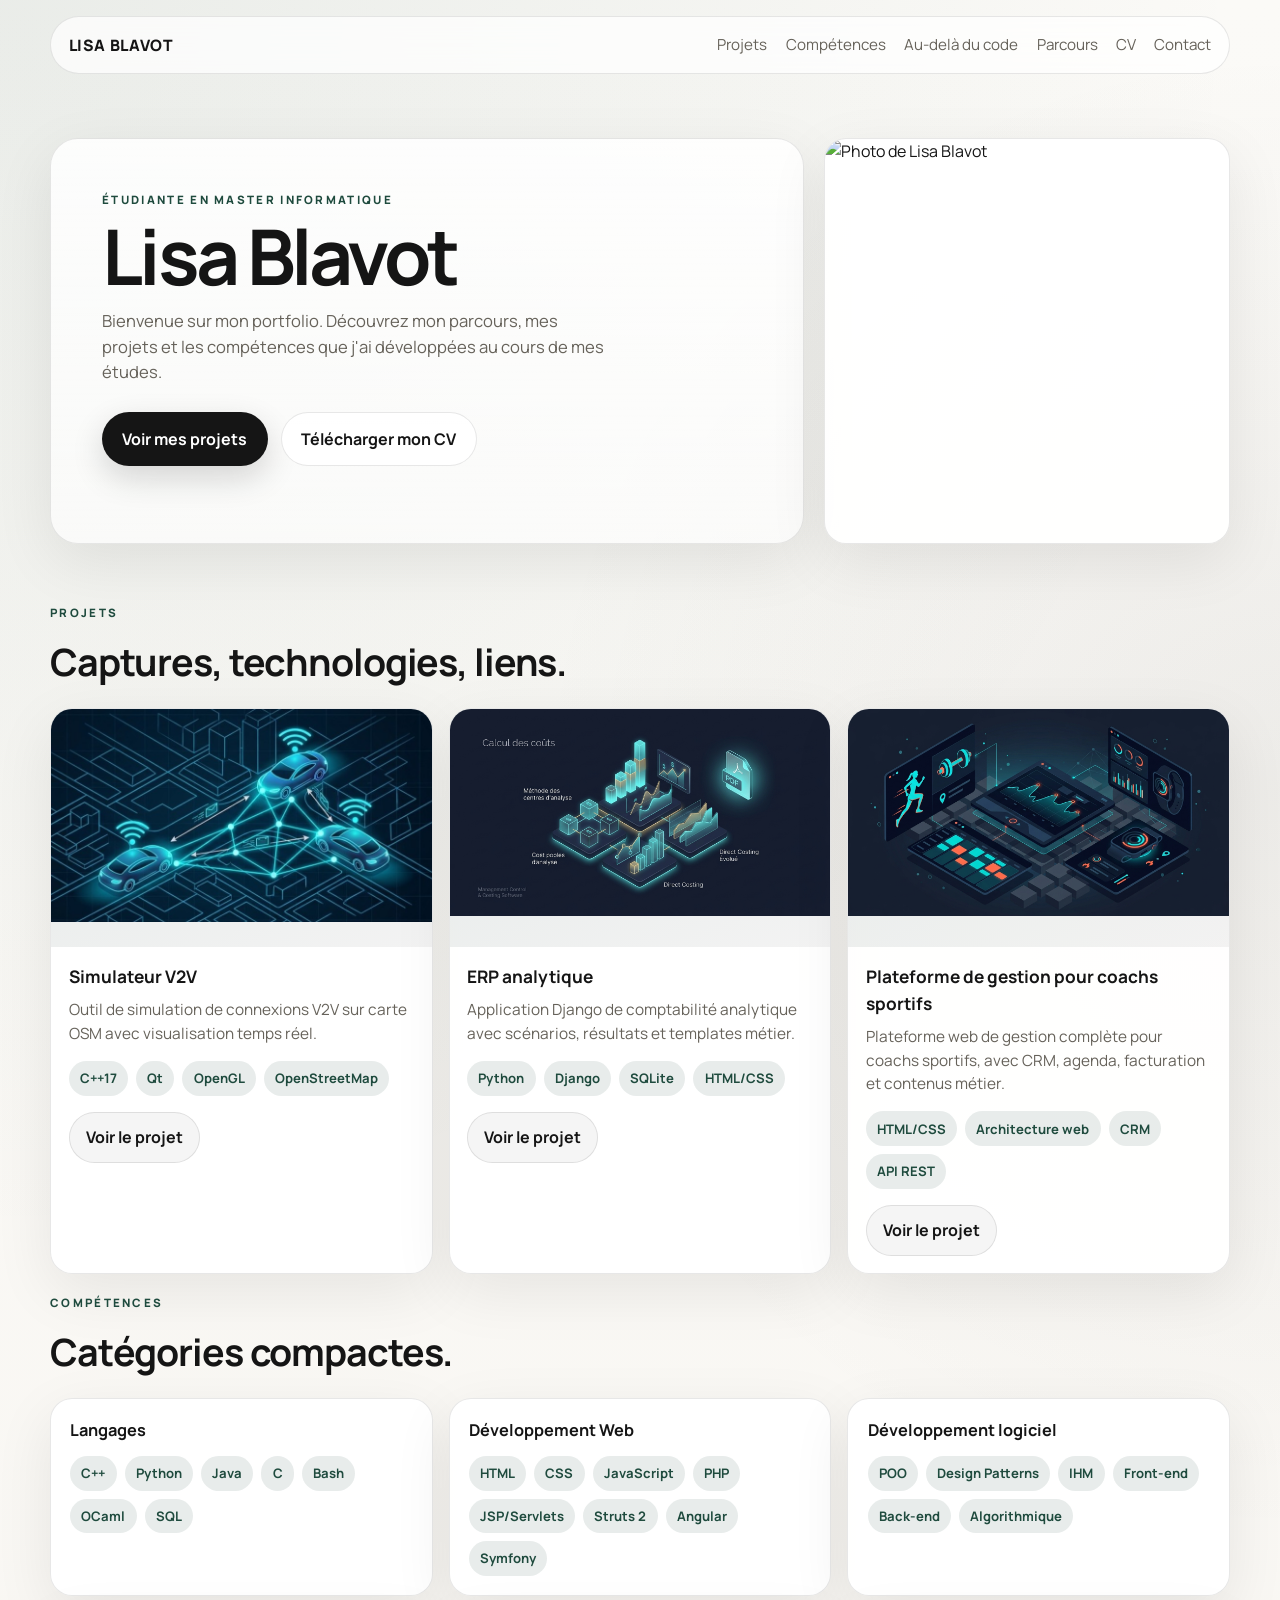
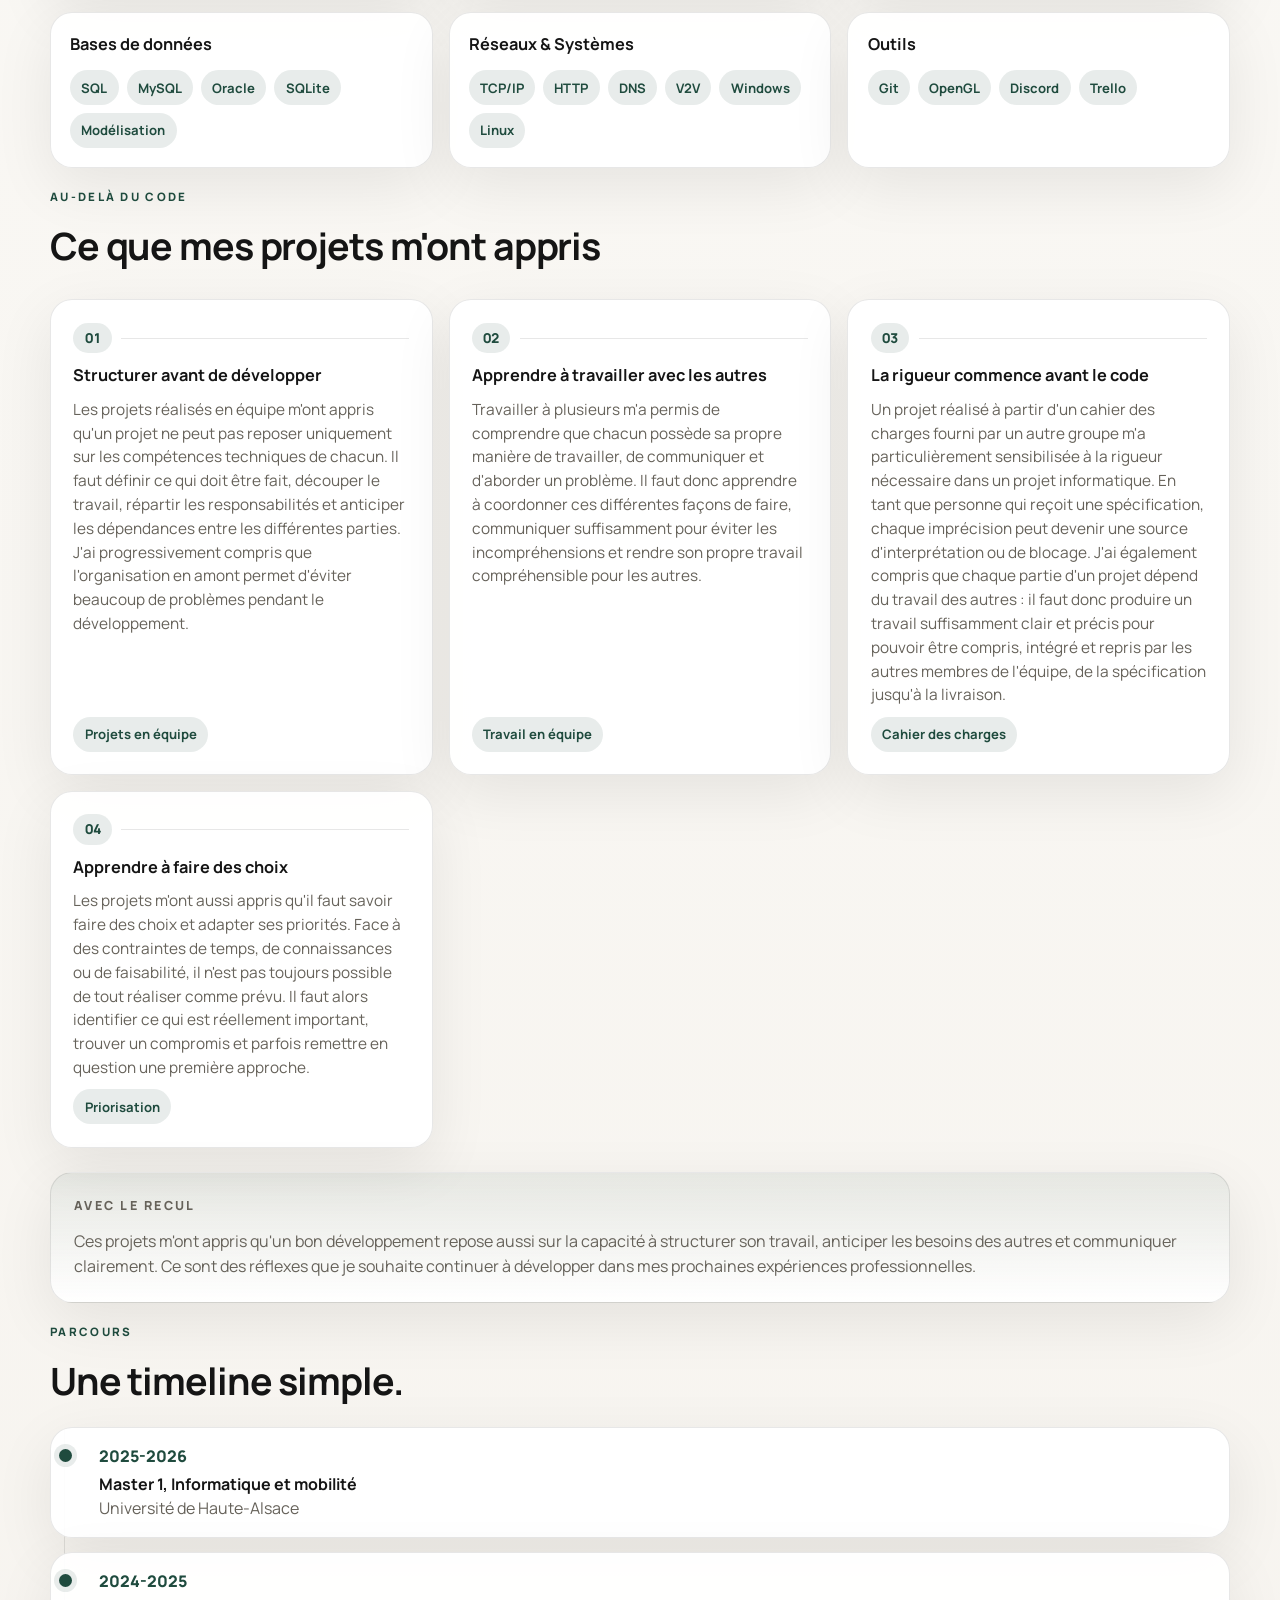
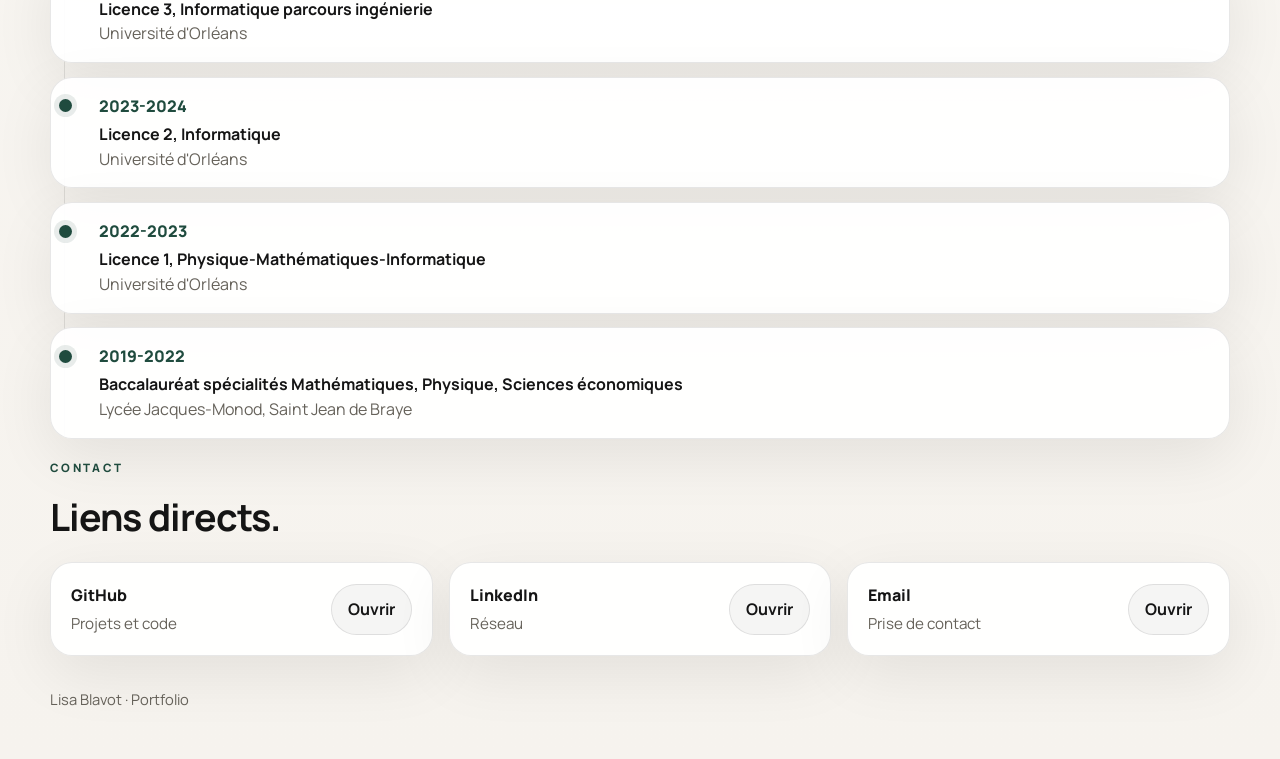
==== index.html @ fcd6a961 "premier commit" ====
<!doctype html>
<html lang="fr">
  <head>
    <meta charset="UTF-8" />
    <meta name="viewport" content="width=device-width, initial-scale=1.0" />
    <meta
      name="description"
      content="Portfolio de Lisa Blavot, étudiante en Master Informatique."
    />
    <title>Lisa Blavot | Portfolio</title>
    <link rel="preconnect" href="https://fonts.googleapis.com" />
    <link rel="preconnect" href="https://fonts.gstatic.com" crossorigin />
    <link
      href="https://fonts.googleapis.com/css2?family=Manrope:wght@400;500;600;700;800&display=swap"
      rel="stylesheet"
    />
    <link rel="stylesheet" href="styles.css" />
    <script defer src="app.js"></script>
  </head>
  <body data-page="home">
    <header class="site-header">
      <a class="brand" href="index.html">Lisa Blavot</a>
      <button
        class="menu-toggle"
        type="button"
        aria-expanded="false"
        aria-controls="site-nav"
      >
        Menu
      </button>
      <nav class="site-nav" id="site-nav" aria-label="Navigation principale">
        <a href="#projects">Projets</a>
        <a href="#skills">Compétences</a>
        <a href="#beyond-code">Au-delà du code</a>
        <a href="#journey">Parcours</a>
        <a href="cv.html">CV</a>
        <a href="#contact">Contact</a>
      </nav>
    </header>

    <main>
      <section class="hero section-shell">
        <div class="hero-copy reveal">
          <p class="eyebrow">Étudiante en Master Informatique</p>
          <h1>Lisa Blavot</h1>
          <p class="hero-lead">
            Bienvenue sur mon portfolio. Découvrez mon parcours, mes projets et les compétences que j'ai développées au cours de mes études.
          </p>
          <div class="hero-actions">
            <a class="button button-primary" href="#projects"
              >Voir mes projets</a
            >
            <a class="button button-secondary" href="cv.html"
              >Télécharger mon CV</a
            >
          </div>
        </div>

        <aside class="hero-panel reveal">
  <div class="hero-panel__card hero-panel__card--photo">
    <img src="photo-profil.jpg" alt="Photo de Lisa Blavot" />
  </div>
</aside>

      </section>

      <section class="section-shell" id="projects">
        <div class="section-heading reveal">
          <p class="eyebrow">Projets</p>
          <h2>Captures, technologies, liens.</h2>
        </div>
        <div class="projects-grid" id="projects-grid"></div>
      </section>

      <section class="section-shell" id="skills">
        <div class="section-heading reveal">
          <p class="eyebrow">Compétences</p>
          <h2>Catégories compactes.</h2>
        </div>
        <div class="skills-grid" id="skills-grid"></div>
      </section>

<section class="section-shell" id="beyond-code">
  <div class="section-heading reveal">
    <p class="eyebrow">Au-delà du code</p>
    <h2>Ce que mes projets m'ont appris</h2>
  </div>

    <div class="learnings-grid" id="learnings-grid"></div>

  <aside class="learnings-note reveal">
    <p class="panel-label">Avec le recul</p>


<p class="panel-text">
  Ces projets m'ont appris qu'un bon développement repose aussi sur la
  capacité à structurer son travail, anticiper les besoins des autres et
  communiquer clairement. Ce sont des réflexes que je souhaite continuer
  à développer dans mes prochaines expériences professionnelles.
</p>


  </aside>
</section>

      
      <section class="section-shell" id="journey">
        <div class="section-heading reveal">
          <p class="eyebrow">Parcours</p>
          <h2>Une timeline simple.</h2>
        </div>
        <div class="timeline" id="timeline"></div>
      </section>

      <section class="section-shell contact-section" id="contact">
        <div class="section-heading reveal">
          <p class="eyebrow">Contact</p>
          <h2>Liens directs.</h2>
        </div>
        <div class="contact-links" id="contact-links"></div>
      </section>
    </main>

    <footer class="site-footer section-shell">
      <p>Lisa Blavot · Portfolio</p>
    </footer>
  </body>
</html>
---- styles.css ----
* {
  box-sizing: border-box;
}

:root {
  --bg: #f6f3ee;
  --surface: rgba(255, 255, 255, 0.8);
  --surface-strong: rgba(255, 255, 255, 0.94);
  --text: #151515;
  --muted: #66625a;
  --line: rgba(21, 21, 21, 0.1);
  --accent: #1f4b3e;
  --accent-soft: rgba(31, 75, 62, 0.1);
  --shadow: 0 18px 60px rgba(15, 15, 15, 0.08);
  --radius-xl: 28px;
  --radius-lg: 22px;
  --radius-md: 16px;
  --max: 1180px;
}

html {
  scroll-behavior: smooth;
}

body {
  margin: 0;
  color: var(--text);
  background:
    radial-gradient(circle at top left, rgba(31, 75, 62, 0.08), transparent 30%),
    radial-gradient(circle at right 20%, rgba(21, 21, 21, 0.06), transparent 22%),
    linear-gradient(180deg, #fbfaf7 0%, var(--bg) 100%);
  font-family: "Manrope", sans-serif;
  line-height: 1.55;
  min-height: 100vh;
}

body.no-scroll {
  overflow: hidden;
}

img {
  display: block;
  max-width: 100%;
}

a {
  color: inherit;
  text-decoration: none;
}

button,
a {
  -webkit-tap-highlight-color: transparent;
}

.section-shell {
  width: min(calc(100% - 2rem), var(--max));
  margin: 0 auto;
}

.site-header {
  width: min(calc(100% - 2rem), var(--max));
  margin: 1rem auto 0;
  padding: 1rem 1.1rem;
  border: 1px solid var(--line);
  border-radius: 999px;
  background: rgba(255, 255, 255, 0.72);
  backdrop-filter: blur(18px);
  display: flex;
  align-items: center;
  justify-content: space-between;
  gap: 1rem;
  position: sticky;
  top: 1rem;
  z-index: 20;
}

.brand {
  font-size: 0.98rem;
  font-weight: 800;
  letter-spacing: 0.04em;
  text-transform: uppercase;
}

.site-nav {
  display: flex;
  align-items: center;
  gap: 1.15rem;
  flex-wrap: wrap;
  justify-content: flex-end;
}

.site-nav a {
  color: var(--muted);
  font-size: 0.95rem;
  transition: color 160ms ease;
}

.site-nav a:hover,
.site-nav a:focus-visible,
.back-link:hover,
.back-link:focus-visible {
  color: var(--text);
}

.menu-toggle {
  display: none;
}

.hero {
  display: grid;
  grid-template-columns: minmax(0, 1.3fr) minmax(280px, 0.7fr);
  gap: 1.25rem;
  padding: 4rem 0 2.5rem;
  align-items: stretch;
}

.hero-copy,
.hero-panel,
.projects-grid,
.skills-grid,
.timeline,
.contact-links,
.project-detail,
.cv-card {
  background: transparent;
}

.hero-copy {
  padding: 3.2rem;
  border-radius: var(--radius-xl);
  background: linear-gradient(180deg, rgba(255, 255, 255, 0.86), rgba(255, 255, 255, 0.64));
  border: 1px solid var(--line);
  box-shadow: var(--shadow);
}

.eyebrow {
  margin: 0 0 0.7rem;
  text-transform: uppercase;
  letter-spacing: 0.2em;
  font-size: 0.72rem;
  color: var(--accent);
  font-weight: 800;
}

h1,
h2,
h3,
p {
  margin: 0;
}

.hero h1 {
  font-size: clamp(3rem, 6vw, 5.5rem);
  line-height: 0.94;
  letter-spacing: -0.05em;
}

.hero-lead,
.project-intro,
.cv-lead {
  margin-top: 1rem;
  max-width: 32rem;
  font-size: 1.04rem;
  color: var(--muted);
}

.hero-actions {
  display: flex;
  gap: 0.85rem;
  flex-wrap: wrap;
  margin-top: 1.7rem;
}

.button {
  display: inline-flex;
  align-items: center;
  justify-content: center;
  min-height: 3.05rem;
  padding: 0.85rem 1.2rem;
  border-radius: 999px;
  border: 1px solid transparent;
  font-weight: 700;
  transition:
    transform 160ms ease,
    background 160ms ease,
    border-color 160ms ease,
    box-shadow 160ms ease;
}

.button:hover,
.button:focus-visible {
  transform: translateY(-1px);
}

.button-primary {
  background: var(--text);
  color: white;
  box-shadow: 0 12px 32px rgba(15, 15, 15, 0.16);
}

.button-secondary {
  background: rgba(255, 255, 255, 0.86);
  color: var(--text);
  border-color: var(--line);
}

.hero-panel {
  display: grid;
  gap: 1rem;
}

.hero-panel__card,
.project-card,
.skill-card,
.timeline-item,
.contact-card,
.project-hero,
.detail-block,
.cv-block,
.cv-card {
  border-radius: var(--radius-lg);
  border: 1px solid var(--line);
  background: var(--surface-strong);
  box-shadow: var(--shadow);
}

.hero-panel__card {
  padding: 1.45rem;
}

.hero-panel__card--accent {
  background: linear-gradient(180deg, rgba(31, 75, 62, 0.08), rgba(255, 255, 255, 0.95));
}

.hero-panel__card--photo {
  padding: 0;
  overflow: hidden;
  aspect-ratio: 1/1;
}

.hero-panel__card--photo img {
  width: 100%;
  height: 100%;
  object-fit: cover;
}

.panel-label {
  font-size: 0.78rem;
  text-transform: uppercase;
  letter-spacing: 0.18em;
  color: var(--muted);
  margin-bottom: 0.9rem;
  font-weight: 800;
}

.panel-text {
  color: var(--muted);
}

.panel-tags {
  list-style: none;
  padding: 0;
  margin: 0;
  display: flex;
  flex-wrap: wrap;
  gap: 0.55rem;
}

.panel-tags li,
.tag,
.mini-tag {
  padding: 0.45rem 0.7rem;
  border-radius: 999px;
  background: var(--accent-soft);
  color: var(--accent);
  font-size: 0.82rem;
  font-weight: 700;
}

section {
  padding: 1.25rem 0 0;
}

.section-heading {
  margin-bottom: 1rem;
}

.section-heading h2 {
  font-size: clamp(1.5rem, 3vw, 2.35rem);
  letter-spacing: -0.03em;
}

.projects-grid {
  display: grid;
  grid-template-columns: repeat(3, minmax(0, 1fr));
  gap: 1rem;
}

.project-card {
  overflow: hidden;
}

.project-card__media {
  aspect-ratio: 16 / 10;
  background: linear-gradient(160deg, rgba(31, 75, 62, 0.13), rgba(21, 21, 21, 0.05));
}

.project-card__body {
  padding: 1.1rem;
}

.project-card__title {
  font-size: 1.08rem;
  margin-bottom: 0.45rem;
}

.project-card__desc {
  color: var(--muted);
  font-size: 0.96rem;
  min-height: 3rem;
}

.tag-row {
  display: flex;
  flex-wrap: wrap;
  gap: 0.5rem;
  margin: 0.95rem 0 1rem;
}

.project-card__actions {
  display: flex;
  justify-content: flex-start;
}

.project-card__button,
.back-link,
.project-link,
.print-link {
  display: inline-flex;
  align-items: center;
  justify-content: center;
  min-height: 2.7rem;
  padding: 0.75rem 1rem;
  border-radius: 999px;
  background: rgba(21, 21, 21, 0.04);
  border: 1px solid var(--line);
  font-weight: 700;
}

.project-link--button {
  appearance: none;
  cursor: pointer;
  font: inherit;
}

.skills-grid {
  display: grid;
  grid-template-columns: repeat(3, minmax(0, 1fr));
  gap: 1rem;
}

.skill-card {
  padding: 1.2rem;
}

.skill-card h3,
.detail-block h2,
.cv-block h2 {
  font-size: 1.02rem;
  margin-bottom: 0.8rem;
}

.skill-tags {
  display: flex;
  flex-wrap: wrap;
  gap: 0.5rem;
}

/* --- Section "Au-delà du code" --- */

.section-lead {
  margin-top: 1rem;
  max-width: 38rem;
  font-size: 1.04rem;
  color: var(--muted);
}

.learnings-grid {
  display: grid;
  grid-template-columns: repeat(3, minmax(0, 1fr));
  gap: 1rem;
  margin-top: 1.5rem;
}

.learning-card {
  border-radius: var(--radius-lg);
  border: 1px solid var(--line);
  background: var(--surface-strong);
  box-shadow: var(--shadow);
  padding: 1.4rem;
  display: flex;
  flex-direction: column;
  gap: 0.6rem;
  transition:
    transform 160ms ease,
    box-shadow 160ms ease;
}

.learning-card:hover,
.learning-card:focus-within {
  transform: translateY(-2px);
}

.learning-card__step {
  display: flex;
  align-items: center;
  gap: 0.6rem;
}

.learning-card__step::after {
  content: "";
  flex: 1;
  height: 1px;
  background: var(--line);
}

.learning-card__num {
  font-weight: 800;
  color: var(--accent);
  background: var(--accent-soft);
  border-radius: 999px;
  padding: 0.3rem 0.7rem;
  font-size: 0.85rem;
  font-variant-numeric: tabular-nums;
  white-space: nowrap;
}

.learning-card__title {
  font-size: 1.02rem;
  font-weight: 700;
}

.learning-card__text {
  color: var(--muted);
  font-size: 0.96rem;
}

.learning-card__context {
  margin-top: auto;
  display: flex;
  flex-wrap: wrap;
  gap: 0.5rem;
}

.learnings-note {
  margin-top: 1.5rem;
  padding: 1.45rem;
  border-radius: var(--radius-lg);
  border: 1px solid var(--line);
  background: linear-gradient(180deg, rgba(31, 75, 62, 0.08), rgba(255, 255, 255, 0.95));
  box-shadow: var(--shadow);
}

.learning-card:nth-child(1) { animation-delay: 0ms; }
.learning-card:nth-child(2) { animation-delay: 80ms; }
.learning-card:nth-child(3) { animation-delay: 160ms; }
.learning-card:nth-child(4) { animation-delay: 240ms; }

.timeline {
  display: grid;
  gap: 0.85rem;
  position: relative;
}

.timeline::before,
.mini-timeline::before {
  content: "";
  position: absolute;
  left: 14px;
  top: 0.15rem;
  bottom: 0.15rem;
  width: 1px;
  background: var(--line);
}

.timeline-item,
.mini-timeline-item {
  position: relative;
  padding: 1rem 1rem 1rem 3rem;
}

.timeline-item::before,
.mini-timeline-item::before {
  content: "";
  position: absolute;
  left: 8px;
  top: 1.35rem;
  width: 13px;
  height: 13px;
  border-radius: 50%;
  background: var(--accent);
  box-shadow: 0 0 0 5px rgba(31, 75, 62, 0.1);
}

.timeline-year,
.mini-year {
  font-weight: 800;
  color: var(--accent);
  margin-bottom: 0.2rem;
}

.timeline-title,
.mini-title {
  font-weight: 700;
}

.timeline-school,
.mini-school {
  color: var(--muted);
}

.contact-links {
  display: grid;
  grid-template-columns: repeat(3, minmax(0, 1fr));
  gap: 1rem;
}

.contact-card {
  padding: 1.25rem;
  display: flex;
  justify-content: space-between;
  align-items: center;
  gap: 1rem;
}

.contact-card__label {
  font-weight: 800;
  margin-bottom: 0.25rem;
}

.contact-card__meta {
  color: var(--muted);
  font-size: 0.95rem;
}

.site-footer {
  padding: 2rem 0 3rem;
  color: var(--muted);
  font-size: 0.92rem;
}

.project-shell,
.cv-shell {
  padding: 2rem 0 3rem;
}

.project-detail {
  padding: 1.5rem;
}

.project-detail__header {
  margin-bottom: 1.25rem;
}

.project-detail__header h1,
.cv-card h1 {
  font-size: clamp(2.2rem, 5vw, 4rem);
  line-height: 1;
  letter-spacing: -0.05em;
}

.project-hero {
  overflow: hidden;
  margin: 1rem 0 1.25rem;
}

.project-hero img,
.gallery img {
  width: 100%;
  height: 100%;
  object-fit: cover;
}

.detail-block {
  padding: 1.2rem;
  margin-top: 0.9rem;
}

.detail-block p,
.compact-list,
.problem-solution,
.cv-block p {
  color: var(--muted);
}

.compact-list {
  padding-left: 1.15rem;
  margin: 0;
}

.compact-list li + li {
  margin-top: 0.35rem;
}

.problem-solution {
  display: grid;
  gap: 0.75rem;
}

.ps-card {
  padding: 1rem 1.05rem;
  border-radius: 18px;
  background: rgba(21, 21, 21, 0.03);
  border: 1px solid var(--line);
}

.ps-card strong {
  display: block;
  margin-bottom: 0.25rem;
  color: var(--text);
}

.gallery {
  display: grid;
  grid-template-columns: repeat(2, minmax(0, 1fr));
  gap: 0.85rem;
  margin-top: 1rem;
}

.gallery figure {
  margin: 0;
  border-radius: 18px;
  overflow: hidden;
  border: 1px solid var(--line);
  background: var(--surface);
}

.project-result-caption {
  margin: 0.9rem 0 0;
  font-size: 0.97rem;
  line-height: 1.6;
}

.project-links {
  display: flex;
  flex-wrap: wrap;
  gap: 0.75rem;
}

.video-modal {
  position: fixed;
  inset: 0;
  z-index: 60;
  display: grid;
  place-items: center;
  padding: 1rem;
}

.video-modal[hidden] {
  display: none;
}

.video-modal__backdrop {
  position: absolute;
  inset: 0;
  background: rgba(10, 10, 10, 0.62);
  backdrop-filter: blur(10px);
}

.video-modal__dialog {
  position: relative;
  width: min(100%, 980px);
  max-height: calc(100vh - 2rem);
  overflow: auto;
  border-radius: 28px;
  border: 1px solid rgba(255, 255, 255, 0.18);
  background: rgba(255, 255, 255, 0.95);
  box-shadow: 0 30px 120px rgba(0, 0, 0, 0.35);
  padding: 1rem;
}

.video-modal__header {
  display: flex;
  align-items: flex-start;
  justify-content: space-between;
  gap: 1rem;
  margin-bottom: 1rem;
}

.video-modal__header h2 {
  font-size: clamp(1.4rem, 2vw, 2rem);
  letter-spacing: -0.03em;
}

.video-modal__close {
  appearance: none;
  border: 1px solid var(--line);
  background: rgba(21, 21, 21, 0.05);
  border-radius: 999px;
  padding: 0.75rem 1rem;
  font: inherit;
  font-weight: 700;
  cursor: pointer;
}

.video-modal__video {
  display: block;
  width: 100%;
  max-height: min(68vh, 640px);
  background: #000;
  border-radius: 20px;
}

.video-modal__description {
  margin-top: 1rem;
  color: var(--muted);
  font-size: 0.94rem;
  line-height: 1.5;
}

.video-modal__description p {
  margin: 0 0 0.7rem;
}

.video-modal__description p:last-child {
  margin-bottom: 0;
}

.video-modal__description strong {
  color: var(--text);
  font-weight: 700;
}

.video-modal__hint {
  margin-top: 0.85rem;
  color: var(--muted);
  font-size: 0.92rem;
}

.cv-card {
  padding: 1.5rem;
}

.cv-topbar {
  display: flex;
  justify-content: space-between;
  align-items: flex-start;
  gap: 1rem;
  padding-bottom: 1.25rem;
  border-bottom: 1px solid var(--line);
}

.cv-grid {
  display: grid;
  grid-template-columns: repeat(2, minmax(0, 1fr));
  gap: 1rem;
  padding-top: 1.25rem;
}

.cv-block {
  padding: 1.15rem;
}

.mini-timeline {
  position: relative;
  padding-left: 0.05rem;
}

.mini-timeline-item {
  padding-bottom: 0.9rem;
}

.contact-links--compact {
  grid-template-columns: 1fr;
}

.reveal {
  animation: fade-up 600ms ease both;
}

.reveal:nth-child(2) {
  animation-delay: 80ms;
}

.reveal:nth-child(3) {
  animation-delay: 120ms;
}

.reveal:nth-child(4) {
  animation-delay: 160ms;
}

.reveal:nth-child(5) {
  animation-delay: 200ms;
}

@keyframes fade-up {
  from {
    opacity: 0;
    transform: translateY(10px);
  }
  to {
    opacity: 1;
    transform: translateY(0);
  }
}

@media (max-width: 1024px) {
  .hero,
  .projects-grid,
  .skills-grid,
  .learnings-grid,
  .contact-links,
  .cv-grid,
  .gallery {
    grid-template-columns: 1fr 1fr;
  }

  .hero {
    grid-template-columns: 1fr;
  }
}

@media (max-width: 780px) {
  .site-header {
    border-radius: 24px;
    padding: 1rem;
    align-items: flex-start;
  }

  .menu-toggle {
    display: inline-flex;
    align-items: center;
    justify-content: center;
    min-height: 2.6rem;
    padding: 0.6rem 0.95rem;
    border-radius: 999px;
    border: 1px solid var(--line);
    background: rgba(255, 255, 255, 0.9);
    font-weight: 700;
  }

  .site-nav {
    display: none;
    width: 100%;
    flex-direction: column;
    align-items: flex-start;
    gap: 0.85rem;
    padding-top: 0.6rem;
  }

  .site-nav.is-open {
    display: flex;
  }

  .hero-copy {
    padding: 1.5rem;
  }

  .projects-grid,
  .skills-grid,
  .contact-links,
  .gallery,
  .cv-grid {
    grid-template-columns: 1fr;
  }

  .cv-topbar {
    flex-direction: column;
  }

  .project-detail {
    padding: 1rem;
  }
}
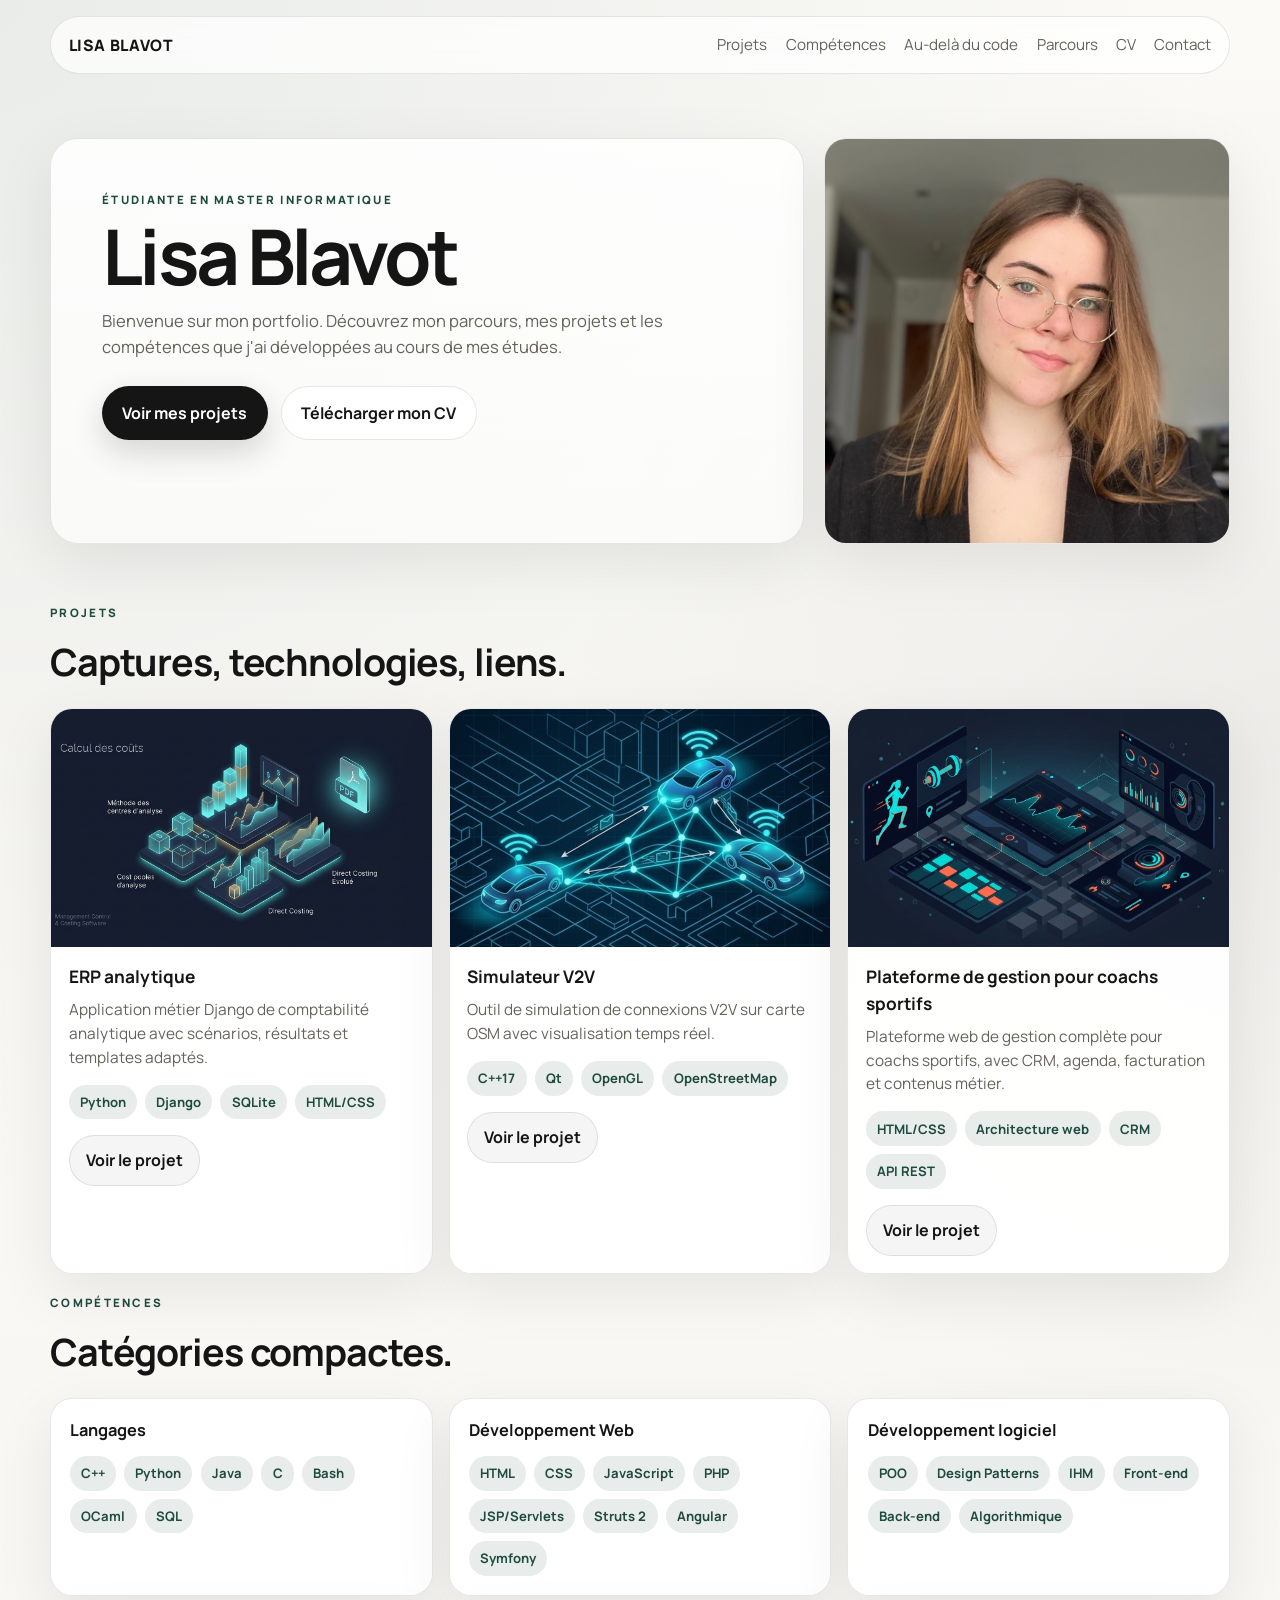
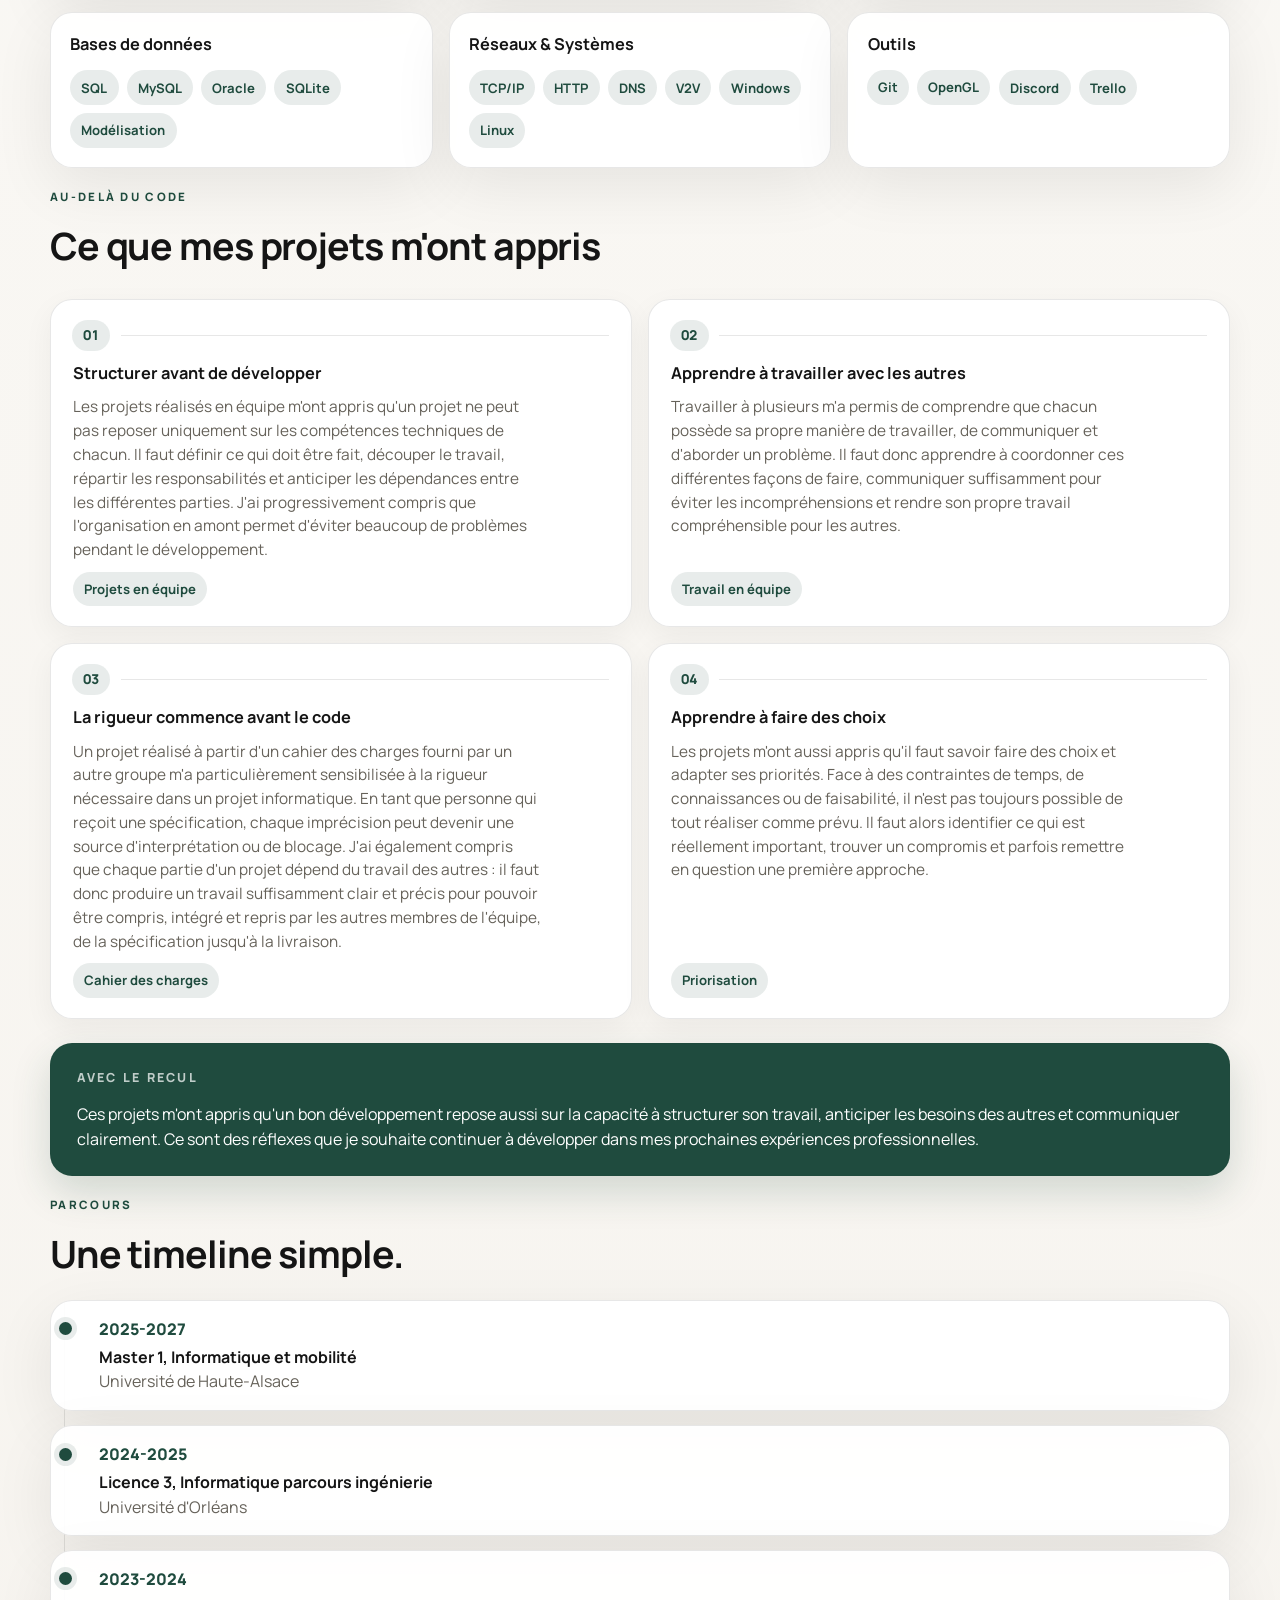
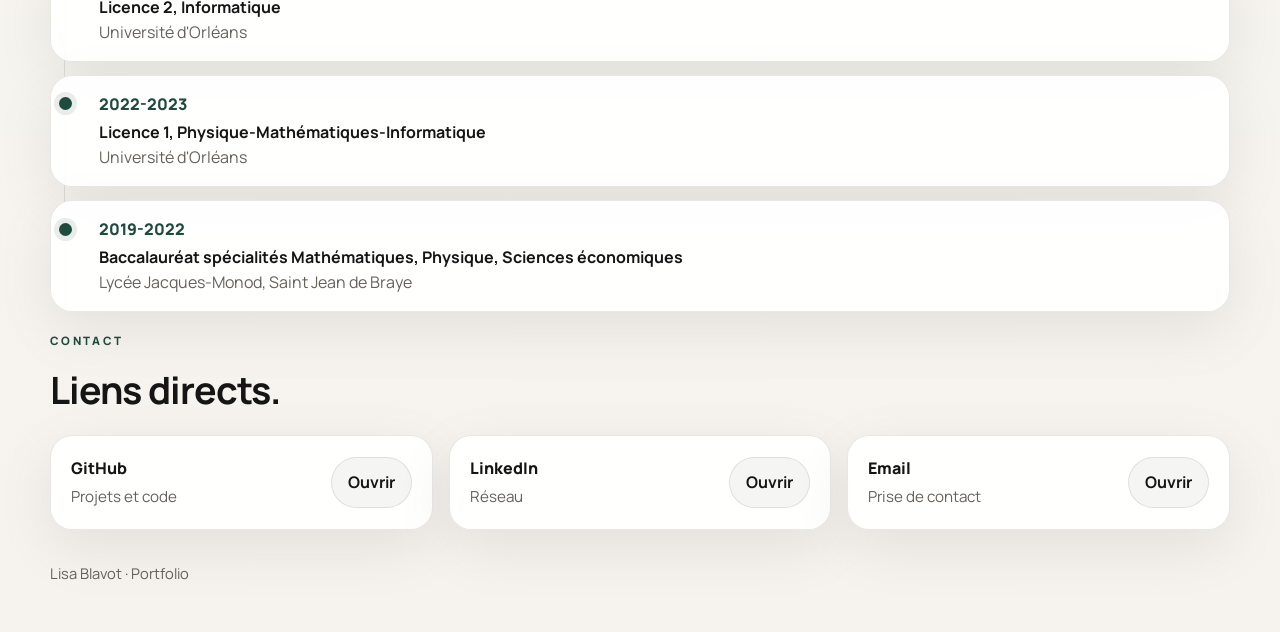
==== commit f57ee306: "amélioration de la présenation du portoflio" ====
--- a/index.html
+++ b/index.html
@@ -33,7 +33,7 @@
         <a href="#skills">Compétences</a>
         <a href="#beyond-code">Au-delà du code</a>
         <a href="#journey">Parcours</a>
-        <a href="cv.html">CV</a>
+        <a href="images/cv.pdf" target="_blank" rel="noopener">CV</a>
         <a href="#contact">Contact</a>
       </nav>
     </header>
@@ -50,7 +50,7 @@
             <a class="button button-primary" href="#projects"
               >Voir mes projets</a
             >
-            <a class="button button-secondary" href="cv.html"
+            <a class="button button-secondary" href="images/cv.pdf" target="_blank" rel="noopener"
               >Télécharger mon CV</a
             >
           </div>
@@ -58,7 +58,7 @@
 
         <aside class="hero-panel reveal">
   <div class="hero-panel__card hero-panel__card--photo">
-    <img src="photo-profil.jpg" alt="Photo de Lisa Blavot" />
+    <img src="images/photo-profil.jpg" alt="Photo de Lisa Blavot" />
   </div>
 </aside>
 
--- a/styles.css
+++ b/styles.css
@@ -160,9 +160,12 @@
 .project-intro,
 .cv-lead {
   margin-top: 1rem;
-  max-width: 32rem;
   font-size: 1.04rem;
   color: var(--muted);
+}
+
+.hero-lead {
+  max-width: none;
 }
 
 .hero-actions {
@@ -306,6 +309,24 @@
   background: linear-gradient(160deg, rgba(31, 75, 62, 0.13), rgba(21, 21, 21, 0.05));
 }
 
+.project-card__media img {
+  width: 100%;
+  height: 100%;
+  object-fit: cover;
+}
+
+.project-card[data-project-slug="erp-comptabilite-analytique"] {
+  order: 1;
+}
+
+.project-card[data-project-slug="v2v-simulateur"] {
+  order: 2;
+}
+
+.project-card[data-project-slug="archiweb-coach-sportif"] {
+  order: 3;
+}
+
 .project-card__body {
   padding: 1.1rem;
 }
@@ -388,7 +409,7 @@
 
 .learnings-grid {
   display: grid;
-  grid-template-columns: repeat(3, minmax(0, 1fr));
+  grid-template-columns: repeat(2, minmax(0, 1fr));
   gap: 1rem;
   margin-top: 1.5rem;
 }
@@ -397,8 +418,8 @@
   border-radius: var(--radius-lg);
   border: 1px solid var(--line);
   background: var(--surface-strong);
-  box-shadow: var(--shadow);
-  padding: 1.4rem;
+  box-shadow: 0 10px 30px rgba(15, 15, 15, 0.05);
+  padding: 1.25rem 1.35rem;
   display: flex;
   flex-direction: column;
   gap: 0.6rem;
@@ -444,6 +465,7 @@
 .learning-card__text {
   color: var(--muted);
   font-size: 0.96rem;
+  max-width: 52ch;
 }
 
 .learning-card__context {
@@ -454,12 +476,23 @@
 }
 
 .learnings-note {
-  margin-top: 1.5rem;
-  padding: 1.45rem;
+  width: 100%;
+  margin: 1.5rem 0 0;
+  padding: 1.5rem 1.6rem;
   border-radius: var(--radius-lg);
-  border: 1px solid var(--line);
-  background: linear-gradient(180deg, rgba(31, 75, 62, 0.08), rgba(255, 255, 255, 0.95));
-  box-shadow: var(--shadow);
+  border: 1px solid rgba(31, 75, 62, 0.3);
+  background: var(--accent);
+  box-shadow: 0 16px 38px rgba(31, 75, 62, 0.18);
+}
+
+.learnings-note .panel-label {
+  color: rgba(255, 255, 255, 0.72);
+}
+
+.learnings-note .panel-text {
+  width: 100%;
+  max-width: none;
+  color: white;
 }
 
 .learning-card:nth-child(1) { animation-delay: 0ms; }
@@ -572,7 +605,9 @@
 
 .project-hero {
   overflow: hidden;
-  margin: 1rem 0 1.25rem;
+  margin: 1rem 0 0.35rem;
+  background: transparent;
+  line-height: 0;
 }
 
 .project-hero img,
@@ -580,6 +615,7 @@
   width: 100%;
   height: 100%;
   object-fit: cover;
+  display: block;
 }
 
 .detail-block {
